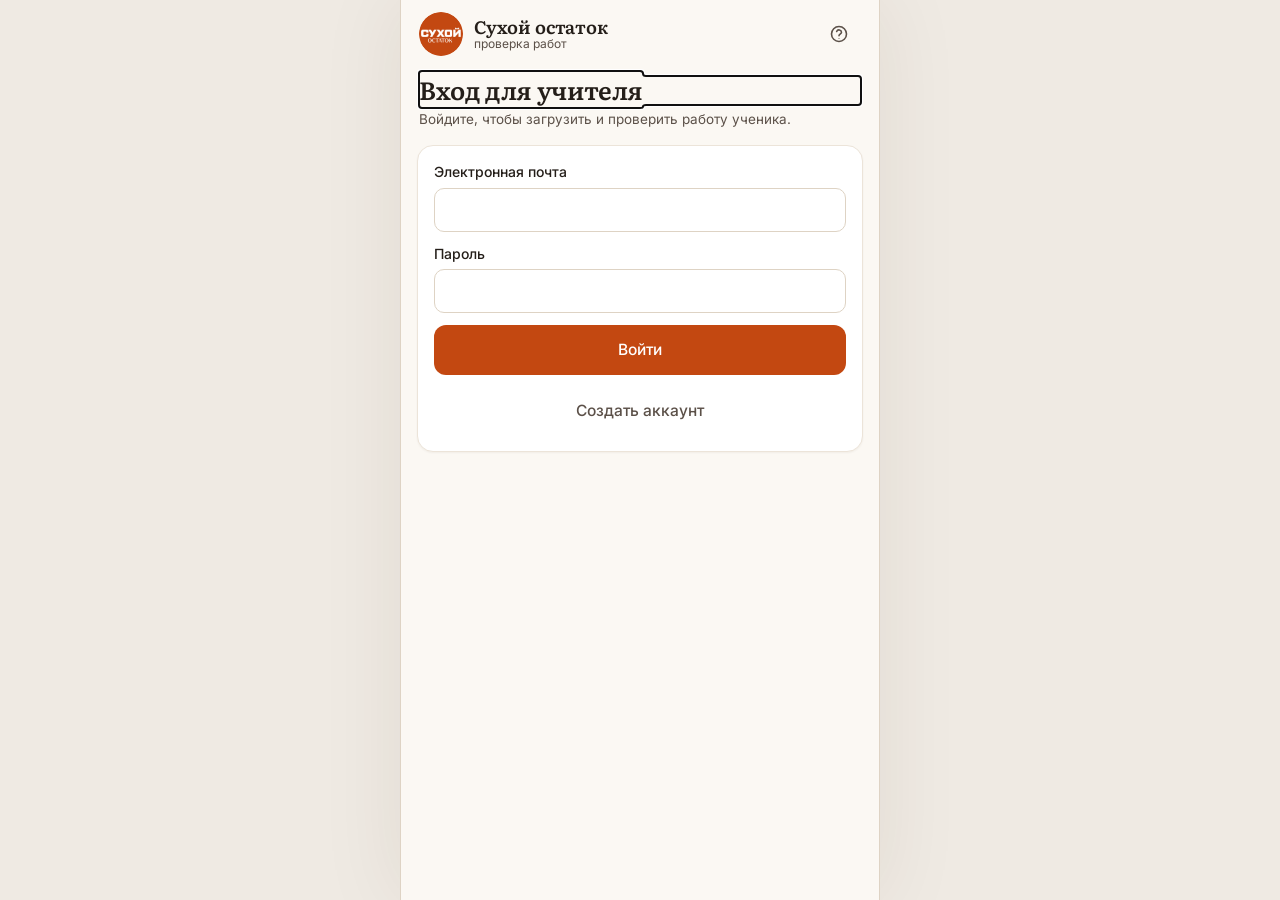
==== site/index.html @ 1e43323b "Add initial Sukhoy Ostatok project" ====
<!DOCTYPE html>
<html lang="ru">
<head>
  <meta charset="UTF-8" />
  <meta name="viewport" content="width=device-width, initial-scale=1, viewport-fit=cover, interactive-widget=resizes-content" />
  <meta name="theme-color" media="(prefers-color-scheme: light)" content="#FBF8F3" />
  <meta name="theme-color" media="(prefers-color-scheme: dark)" content="#FBF8F3" />
  <meta name="color-scheme" content="light" />
  <meta name="apple-mobile-web-app-capable" content="yes" />
  <meta name="apple-mobile-web-app-status-bar-style" content="default" />
  <meta name="apple-mobile-web-app-title" content="Сухой остаток" />
  <meta name="description" content="Сухой остаток — сканирование и проверка рукописных работ" />
  <link rel="manifest" href="manifest.webmanifest" />
  <link rel="apple-touch-icon" href="assets/dry-logo.png" />
  <link rel="icon" type="image/png" href="assets/dry-logo.png" />
  <title>Сухой остаток — проверка работ</title>
  <link rel="stylesheet" href="assets/fonts/fonts.css" />
  <link rel="stylesheet" href="assets/katex/katex.min.css" />
  <link rel="stylesheet" href="styles.css" />
</head>
<body>
  <div class="app">
    <header class="appbar">
      <img class="mark" src="assets/dry-logo.png" alt="" width="44" height="44" />
      <span class="brand"><b>Сухой остаток</b><span id="brandSub">проверка работ</span></span>
      <span class="grow"></span>
      <button class="iconbtn" type="button" data-act="billing" aria-label="Подписка" title="Подписка" hidden>
        <svg viewBox="0 0 24 24" fill="none" stroke="currentColor" stroke-width="1.7" stroke-linecap="round" stroke-linejoin="round" aria-hidden="true"><rect x="3" y="5" width="18" height="14" rx="3"/><path d="M3 10h18M7 15h4"/></svg>
      </button>
      <button class="iconbtn" type="button" data-act="logout" aria-label="Выйти" title="Выйти" hidden>
        <svg viewBox="0 0 24 24" fill="none" stroke="currentColor" stroke-width="1.7" stroke-linecap="round" stroke-linejoin="round" aria-hidden="true"><path d="M10 4H5v16h5m4-12 4 4-4 4m-5-4h9"/></svg>
      </button>
      <button class="iconbtn" data-act="help" aria-label="Справка" id="helpBtn"></button>
    </header>

    <main class="main" id="main">
      <div class="view" id="view"></div>
    </main>

    <div class="actionbar" id="actionbar" hidden></div>
  </div>

  <div class="scrim" id="scrim" data-act="close-modal"></div>
  <div class="modal" id="modal" role="dialog" aria-modal="true" aria-labelledby="modalTitle" aria-hidden="true" inert>
    <div class="modal-grip"></div>
    <div class="modal-head">
      <span class="t" id="modalTitle">Работа ученика</span>
      <button class="iconbtn" data-act="close-modal" aria-label="Закрыть" id="modalClose"></button>
    </div>
    <div class="modal-body" id="modalBody"></div>
    <div class="modal-foot" id="modalFoot"></div>
  </div>

  <div class="toast-wrap" id="toasts" aria-live="polite" aria-atomic="false"></div>

  <script src="assets/katex/katex.min.js"></script>
  <script src="icons.js"></script>
  <script src="api.js"></script>
  <script src="billing.js"></script>
  <script src="app.js"></script>
</body>
</html>
---- site/assets/fonts/fonts.css ----
/* cyrillic-ext */
@font-face {
  font-family: 'Literata';
  font-style: normal;
  font-weight: 400;
  font-display: swap;
  src: url(font-00.woff2) format('woff2');
  unicode-range: U+0460-052F, U+1C80-1C8A, U+20B4, U+2DE0-2DFF, U+A640-A69F, U+FE2E-FE2F;
}
/* cyrillic */
@font-face {
  font-family: 'Literata';
  font-style: normal;
  font-weight: 400;
  font-display: swap;
  src: url(font-01.woff2) format('woff2');
  unicode-range: U+0301, U+0400-045F, U+0490-0491, U+04B0-04B1, U+2116;
}
/* greek-ext */
@font-face {
  font-family: 'Literata';
  font-style: normal;
  font-weight: 400;
  font-display: swap;
  src: url(font-02.woff2) format('woff2');
  unicode-range: U+1F00-1FFF;
}
/* greek */
@font-face {
  font-family: 'Literata';
  font-style: normal;
  font-weight: 400;
  font-display: swap;
  src: url(font-03.woff2) format('woff2');
  unicode-range: U+0370-0377, U+037A-037F, U+0384-038A, U+038C, U+038E-03A1, U+03A3-03FF;
}
/* vietnamese */
@font-face {
  font-family: 'Literata';
  font-style: normal;
  font-weight: 400;
  font-display: swap;
  src: url(font-04.woff2) format('woff2');
  unicode-range: U+0102-0103, U+0110-0111, U+0128-0129, U+0168-0169, U+01A0-01A1, U+01AF-01B0, U+0300-0301, U+0303-0304, U+0308-0309, U+0323, U+0329, U+1EA0-1EF9, U+20AB;
}
/* latin-ext */
@font-face {
  font-family: 'Literata';
  font-style: normal;
  font-weight: 400;
  font-display: swap;
  src: url(font-05.woff2) format('woff2');
  unicode-range: U+0100-02BA, U+02BD-02C5, U+02C7-02CC, U+02CE-02D7, U+02DD-02FF, U+0304, U+0308, U+0329, U+1D00-1DBF, U+1E00-1E9F, U+1EF2-1EFF, U+2020, U+20A0-20AB, U+20AD-20C4, U+2113, U+2C60-2C7F, U+A720-A7FF;
}
/* latin */
@font-face {
  font-family: 'Literata';
  font-style: normal;
  font-weight: 400;
  font-display: swap;
  src: url(font-06.woff2) format('woff2');
  unicode-range: U+0000-00FF, U+0131, U+0152-0153, U+02BB-02BC, U+02C6, U+02DA, U+02DC, U+0304, U+0308, U+0329, U+2000-206F, U+20AC, U+2122, U+2191, U+2193, U+2212, U+2215, U+FEFF, U+FFFD;
}
/* cyrillic-ext */
@font-face {
  font-family: 'Literata';
  font-style: normal;
  font-weight: 500;
  font-display: swap;
  src: url(font-00.woff2) format('woff2');
  unicode-range: U+0460-052F, U+1C80-1C8A, U+20B4, U+2DE0-2DFF, U+A640-A69F, U+FE2E-FE2F;
}
/* cyrillic */
@font-face {
  font-family: 'Literata';
  font-style: normal;
  font-weight: 500;
  font-display: swap;
  src: url(font-01.woff2) format('woff2');
  unicode-range: U+0301, U+0400-045F, U+0490-0491, U+04B0-04B1, U+2116;
}
/* greek-ext */
@font-face {
  font-family: 'Literata';
  font-style: normal;
  font-weight: 500;
  font-display: swap;
  src: url(font-02.woff2) format('woff2');
  unicode-range: U+1F00-1FFF;
}
/* greek */
@font-face {
  font-family: 'Literata';
  font-style: normal;
  font-weight: 500;
  font-display: swap;
  src: url(font-03.woff2) format('woff2');
  unicode-range: U+0370-0377, U+037A-037F, U+0384-038A, U+038C, U+038E-03A1, U+03A3-03FF;
}
/* vietnamese */
@font-face {
  font-family: 'Literata';
  font-style: normal;
  font-weight: 500;
  font-display: swap;
  src: url(font-04.woff2) format('woff2');
  unicode-range: U+0102-0103, U+0110-0111, U+0128-0129, U+0168-0169, U+01A0-01A1, U+01AF-01B0, U+0300-0301, U+0303-0304, U+0308-0309, U+0323, U+0329, U+1EA0-1EF9, U+20AB;
}
/* latin-ext */
@font-face {
  font-family: 'Literata';
  font-style: normal;
  font-weight: 500;
  font-display: swap;
  src: url(font-05.woff2) format('woff2');
  unicode-range: U+0100-02BA, U+02BD-02C5, U+02C7-02CC, U+02CE-02D7, U+02DD-02FF, U+0304, U+0308, U+0329, U+1D00-1DBF, U+1E00-1E9F, U+1EF2-1EFF, U+2020, U+20A0-20AB, U+20AD-20C4, U+2113, U+2C60-2C7F, U+A720-A7FF;
}
/* latin */
@font-face {
  font-family: 'Literata';
  font-style: normal;
  font-weight: 500;
  font-display: swap;
  src: url(font-06.woff2) format('woff2');
  unicode-range: U+0000-00FF, U+0131, U+0152-0153, U+02BB-02BC, U+02C6, U+02DA, U+02DC, U+0304, U+0308, U+0329, U+2000-206F, U+20AC, U+2122, U+2191, U+2193, U+2212, U+2215, U+FEFF, U+FFFD;
}
/* cyrillic-ext */
@font-face {
  font-family: 'Literata';
  font-style: normal;
  font-weight: 600;
  font-display: swap;
  src: url(font-00.woff2) format('woff2');
  unicode-range: U+0460-052F, U+1C80-1C8A, U+20B4, U+2DE0-2DFF, U+A640-A69F, U+FE2E-FE2F;
}
/* cyrillic */
@font-face {
  font-family: 'Literata';
  font-style: normal;
  font-weight: 600;
  font-display: swap;
  src: url(font-01.woff2) format('woff2');
  unicode-range: U+0301, U+0400-045F, U+0490-0491, U+04B0-04B1, U+2116;
}
/* greek-ext */
@font-face {
  font-family: 'Literata';
  font-style: normal;
  font-weight: 600;
  font-display: swap;
  src: url(font-02.woff2) format('woff2');
  unicode-range: U+1F00-1FFF;
}
/* greek */
@font-face {
  font-family: 'Literata';
  font-style: normal;
  font-weight: 600;
  font-display: swap;
  src: url(font-03.woff2) format('woff2');
  unicode-range: U+0370-0377, U+037A-037F, U+0384-038A, U+038C, U+038E-03A1, U+03A3-03FF;
}
/* vietnamese */
@font-face {
  font-family: 'Literata';
  font-style: normal;
  font-weight: 600;
  font-display: swap;
  src: url(font-04.woff2) format('woff2');
  unicode-range: U+0102-0103, U+0110-0111, U+0128-0129, U+0168-0169, U+01A0-01A1, U+01AF-01B0, U+0300-0301, U+0303-0304, U+0308-0309, U+0323, U+0329, U+1EA0-1EF9, U+20AB;
}
/* latin-ext */
@font-face {
  font-family: 'Literata';
  font-style: normal;
  font-weight: 600;
  font-display: swap;
  src: url(font-05.woff2) format('woff2');
  unicode-range: U+0100-02BA, U+02BD-02C5, U+02C7-02CC, U+02CE-02D7, U+02DD-02FF, U+0304, U+0308, U+0329, U+1D00-1DBF, U+1E00-1E9F, U+1EF2-1EFF, U+2020, U+20A0-20AB, U+20AD-20C4, U+2113, U+2C60-2C7F, U+A720-A7FF;
}
/* latin */
@font-face {
  font-family: 'Literata';
  font-style: normal;
  font-weight: 600;
  font-display: swap;
  src: url(font-06.woff2) format('woff2');
  unicode-range: U+0000-00FF, U+0131, U+0152-0153, U+02BB-02BC, U+02C6, U+02DA, U+02DC, U+0304, U+0308, U+0329, U+2000-206F, U+20AC, U+2122, U+2191, U+2193, U+2212, U+2215, U+FEFF, U+FFFD;
}
/* cyrillic-ext */
@font-face {
  font-family: 'Literata';
  font-style: normal;
  font-weight: 700;
  font-display: swap;
  src: url(font-00.woff2) format('woff2');
  unicode-range: U+0460-052F, U+1C80-1C8A, U+20B4, U+2DE0-2DFF, U+A640-A69F, U+FE2E-FE2F;
}
/* cyrillic */
@font-face {
  font-family: 'Literata';
  font-style: normal;
  font-weight: 700;
  font-display: swap;
  src: url(font-01.woff2) format('woff2');
  unicode-range: U+0301, U+0400-045F, U+0490-0491, U+04B0-04B1, U+2116;
}
/* greek-ext */
@font-face {
  font-family: 'Literata';
  font-style: normal;
  font-weight: 700;
  font-display: swap;
  src: url(font-02.woff2) format('woff2');
  unicode-range: U+1F00-1FFF;
}
/* greek */
@font-face {
  font-family: 'Literata';
  font-style: normal;
  font-weight: 700;
  font-display: swap;
  src: url(font-03.woff2) format('woff2');
  unicode-range: U+0370-0377, U+037A-037F, U+0384-038A, U+038C, U+038E-03A1, U+03A3-03FF;
}
/* vietnamese */
@font-face {
  font-family: 'Literata';
  font-style: normal;
  font-weight: 700;
  font-display: swap;
  src: url(font-04.woff2) format('woff2');
  unicode-range: U+0102-0103, U+0110-0111, U+0128-0129, U+0168-0169, U+01A0-01A1, U+01AF-01B0, U+0300-0301, U+0303-0304, U+0308-0309, U+0323, U+0329, U+1EA0-1EF9, U+20AB;
}
/* latin-ext */
@font-face {
  font-family: 'Literata';
  font-style: normal;
  font-weight: 700;
  font-display: swap;
  src: url(font-05.woff2) format('woff2');
  unicode-range: U+0100-02BA, U+02BD-02C5, U+02C7-02CC, U+02CE-02D7, U+02DD-02FF, U+0304, U+0308, U+0329, U+1D00-1DBF, U+1E00-1E9F, U+1EF2-1EFF, U+2020, U+20A0-20AB, U+20AD-20C4, U+2113, U+2C60-2C7F, U+A720-A7FF;
}
/* latin */
@font-face {
  font-family: 'Literata';
  font-style: normal;
  font-weight: 700;
  font-display: swap;
  src: url(font-06.woff2) format('woff2');
  unicode-range: U+0000-00FF, U+0131, U+0152-0153, U+02BB-02BC, U+02C6, U+02DA, U+02DC, U+0304, U+0308, U+0329, U+2000-206F, U+20AC, U+2122, U+2191, U+2193, U+2212, U+2215, U+FEFF, U+FFFD;
}

/* cyrillic-ext */
@font-face {
  font-family: 'Inter';
  font-style: normal;
  font-weight: 400;
  font-display: swap;
  src: url(font-07.woff2) format('woff2');
  unicode-range: U+0460-052F, U+1C80-1C8A, U+20B4, U+2DE0-2DFF, U+A640-A69F, U+FE2E-FE2F;
}
/* cyrillic */
@font-face {
  font-family: 'Inter';
  font-style: normal;
  font-weight: 400;
  font-display: swap;
  src: url(font-08.woff2) format('woff2');
  unicode-range: U+0301, U+0400-045F, U+0490-0491, U+04B0-04B1, U+2116;
}
/* greek-ext */
@font-face {
  font-family: 'Inter';
  font-style: normal;
  font-weight: 400;
  font-display: swap;
  src: url(font-09.woff2) format('woff2');
  unicode-range: U+1F00-1FFF;
}
/* greek */
@font-face {
  font-family: 'Inter';
  font-style: normal;
  font-weight: 400;
  font-display: swap;
  src: url(font-10.woff2) format('woff2');
  unicode-range: U+0370-0377, U+037A-037F, U+0384-038A, U+038C, U+038E-03A1, U+03A3-03FF;
}
/* vietnamese */
@font-face {
  font-family: 'Inter';
  font-style: normal;
  font-weight: 400;
  font-display: swap;
  src: url(font-11.woff2) format('woff2');
  unicode-range: U+0102-0103, U+0110-0111, U+0128-0129, U+0168-0169, U+01A0-01A1, U+01AF-01B0, U+0300-0301, U+0303-0304, U+0308-0309, U+0323, U+0329, U+1EA0-1EF9, U+20AB;
}
/* latin-ext */
@font-face {
  font-family: 'Inter';
  font-style: normal;
  font-weight: 400;
  font-display: swap;
  src: url(font-12.woff2) format('woff2');
  unicode-range: U+0100-02BA, U+02BD-02C5, U+02C7-02CC, U+02CE-02D7, U+02DD-02FF, U+0304, U+0308, U+0329, U+1D00-1DBF, U+1E00-1E9F, U+1EF2-1EFF, U+2020, U+20A0-20AB, U+20AD-20C4, U+2113, U+2C60-2C7F, U+A720-A7FF;
}
/* latin */
@font-face {
  font-family: 'Inter';
  font-style: normal;
  font-weight: 400;
  font-display: swap;
  src: url(font-13.woff2) format('woff2');
  unicode-range: U+0000-00FF, U+0131, U+0152-0153, U+02BB-02BC, U+02C6, U+02DA, U+02DC, U+0304, U+0308, U+0329, U+2000-206F, U+20AC, U+2122, U+2191, U+2193, U+2212, U+2215, U+FEFF, U+FFFD;
}
/* cyrillic-ext */
@font-face {
  font-family: 'Inter';
  font-style: normal;
  font-weight: 500;
  font-display: swap;
  src: url(font-07.woff2) format('woff2');
  unicode-range: U+0460-052F, U+1C80-1C8A, U+20B4, U+2DE0-2DFF, U+A640-A69F, U+FE2E-FE2F;
}
/* cyrillic */
@font-face {
  font-family: 'Inter';
  font-style: normal;
  font-weight: 500;
  font-display: swap;
  src: url(font-08.woff2) format('woff2');
  unicode-range: U+0301, U+0400-045F, U+0490-0491, U+04B0-04B1, U+2116;
}
/* greek-ext */
@font-face {
  font-family: 'Inter';
  font-style: normal;
  font-weight: 500;
  font-display: swap;
  src: url(font-09.woff2) format('woff2');
  unicode-range: U+1F00-1FFF;
}
/* greek */
@font-face {
  font-family: 'Inter';
  font-style: normal;
  font-weight: 500;
  font-display: swap;
  src: url(font-10.woff2) format('woff2');
  unicode-range: U+0370-0377, U+037A-037F, U+0384-038A, U+038C, U+038E-03A1, U+03A3-03FF;
}
/* vietnamese */
@font-face {
  font-family: 'Inter';
  font-style: normal;
  font-weight: 500;
  font-display: swap;
  src: url(font-11.woff2) format('woff2');
  unicode-range: U+0102-0103, U+0110-0111, U+0128-0129, U+0168-0169, U+01A0-01A1, U+01AF-01B0, U+0300-0301, U+0303-0304, U+0308-0309, U+0323, U+0329, U+1EA0-1EF9, U+20AB;
}
/* latin-ext */
@font-face {
  font-family: 'Inter';
  font-style: normal;
  font-weight: 500;
  font-display: swap;
  src: url(font-12.woff2) format('woff2');
  unicode-range: U+0100-02BA, U+02BD-02C5, U+02C7-02CC, U+02CE-02D7, U+02DD-02FF, U+0304, U+0308, U+0329, U+1D00-1DBF, U+1E00-1E9F, U+1EF2-1EFF, U+2020, U+20A0-20AB, U+20AD-20C4, U+2113, U+2C60-2C7F, U+A720-A7FF;
}
/* latin */
@font-face {
  font-family: 'Inter';
  font-style: normal;
  font-weight: 500;
  font-display: swap;
  src: url(font-13.woff2) format('woff2');
  unicode-range: U+0000-00FF, U+0131, U+0152-0153, U+02BB-02BC, U+02C6, U+02DA, U+02DC, U+0304, U+0308, U+0329, U+2000-206F, U+20AC, U+2122, U+2191, U+2193, U+2212, U+2215, U+FEFF, U+FFFD;
}
/* cyrillic-ext */
@font-face {
  font-family: 'Inter';
  font-style: normal;
  font-weight: 600;
  font-display: swap;
  src: url(font-07.woff2) format('woff2');
  unicode-range: U+0460-052F, U+1C80-1C8A, U+20B4, U+2DE0-2DFF, U+A640-A69F, U+FE2E-FE2F;
}
/* cyrillic */
@font-face {
  font-family: 'Inter';
  font-style: normal;
  font-weight: 600;
  font-display: swap;
  src: url(font-08.woff2) format('woff2');
  unicode-range: U+0301, U+0400-045F, U+0490-0491, U+04B0-04B1, U+2116;
}
/* greek-ext */
@font-face {
  font-family: 'Inter';
  font-style: normal;
  font-weight: 600;
  font-display: swap;
  src: url(font-09.woff2) format('woff2');
  unicode-range: U+1F00-1FFF;
}
/* greek */
@font-face {
  font-family: 'Inter';
  font-style: normal;
  font-weight: 600;
  font-display: swap;
  src: url(font-10.woff2) format('woff2');
  unicode-range: U+0370-0377, U+037A-037F, U+0384-038A, U+038C, U+038E-03A1, U+03A3-03FF;
}
/* vietnamese */
@font-face {
  font-family: 'Inter';
  font-style: normal;
  font-weight: 600;
  font-display: swap;
  src: url(font-11.woff2) format('woff2');
  unicode-range: U+0102-0103, U+0110-0111, U+0128-0129, U+0168-0169, U+01A0-01A1, U+01AF-01B0, U+0300-0301, U+0303-0304, U+0308-0309, U+0323, U+0329, U+1EA0-1EF9, U+20AB;
}
/* latin-ext */
@font-face {
  font-family: 'Inter';
  font-style: normal;
  font-weight: 600;
  font-display: swap;
  src: url(font-12.woff2) format('woff2');
  unicode-range: U+0100-02BA, U+02BD-02C5, U+02C7-02CC, U+02CE-02D7, U+02DD-02FF, U+0304, U+0308, U+0329, U+1D00-1DBF, U+1E00-1E9F, U+1EF2-1EFF, U+2020, U+20A0-20AB, U+20AD-20C4, U+2113, U+2C60-2C7F, U+A720-A7FF;
}
/* latin */
@font-face {
  font-family: 'Inter';
  font-style: normal;
  font-weight: 600;
  font-display: swap;
  src: url(font-13.woff2) format('woff2');
  unicode-range: U+0000-00FF, U+0131, U+0152-0153, U+02BB-02BC, U+02C6, U+02DA, U+02DC, U+0304, U+0308, U+0329, U+2000-206F, U+20AC, U+2122, U+2191, U+2193, U+2212, U+2215, U+FEFF, U+FFFD;
}
/* cyrillic-ext */
@font-face {
  font-family: 'Inter';
  font-style: normal;
  font-weight: 700;
  font-display: swap;
  src: url(font-07.woff2) format('woff2');
  unicode-range: U+0460-052F, U+1C80-1C8A, U+20B4, U+2DE0-2DFF, U+A640-A69F, U+FE2E-FE2F;
}
/* cyrillic */
@font-face {
  font-family: 'Inter';
  font-style: normal;
  font-weight: 700;
  font-display: swap;
  src: url(font-08.woff2) format('woff2');
  unicode-range: U+0301, U+0400-045F, U+0490-0491, U+04B0-04B1, U+2116;
}
/* greek-ext */
@font-face {
  font-family: 'Inter';
  font-style: normal;
  font-weight: 700;
  font-display: swap;
  src: url(font-09.woff2) format('woff2');
  unicode-range: U+1F00-1FFF;
}
/* greek */
@font-face {
  font-family: 'Inter';
  font-style: normal;
  font-weight: 700;
  font-display: swap;
  src: url(font-10.woff2) format('woff2');
  unicode-range: U+0370-0377, U+037A-037F, U+0384-038A, U+038C, U+038E-03A1, U+03A3-03FF;
}
/* vietnamese */
@font-face {
  font-family: 'Inter';
  font-style: normal;
  font-weight: 700;
  font-display: swap;
  src: url(font-11.woff2) format('woff2');
  unicode-range: U+0102-0103, U+0110-0111, U+0128-0129, U+0168-0169, U+01A0-01A1, U+01AF-01B0, U+0300-0301, U+0303-0304, U+0308-0309, U+0323, U+0329, U+1EA0-1EF9, U+20AB;
}
/* latin-ext */
@font-face {
  font-family: 'Inter';
  font-style: normal;
  font-weight: 700;
  font-display: swap;
  src: url(font-12.woff2) format('woff2');
  unicode-range: U+0100-02BA, U+02BD-02C5, U+02C7-02CC, U+02CE-02D7, U+02DD-02FF, U+0304, U+0308, U+0329, U+1D00-1DBF, U+1E00-1E9F, U+1EF2-1EFF, U+2020, U+20A0-20AB, U+20AD-20C4, U+2113, U+2C60-2C7F, U+A720-A7FF;
}
/* latin */
@font-face {
  font-family: 'Inter';
  font-style: normal;
  font-weight: 700;
  font-display: swap;
  src: url(font-13.woff2) format('woff2');
  unicode-range: U+0000-00FF, U+0131, U+0152-0153, U+02BB-02BC, U+02C6, U+02DA, U+02DC, U+0304, U+0308, U+0329, U+2000-206F, U+20AC, U+2122, U+2191, U+2193, U+2212, U+2215, U+FEFF, U+FFFD;
}

/* cyrillic-ext */
@font-face {
  font-family: 'Caveat';
  font-style: normal;
  font-weight: 500;
  font-display: swap;
  src: url(font-14.woff2) format('woff2');
  unicode-range: U+0460-052F, U+1C80-1C8A, U+20B4, U+2DE0-2DFF, U+A640-A69F, U+FE2E-FE2F;
}
/* cyrillic */
@font-face {
  font-family: 'Caveat';
  font-style: normal;
  font-weight: 500;
  font-display: swap;
  src: url(font-15.woff2) format('woff2');
  unicode-range: U+0301, U+0400-045F, U+0490-0491, U+04B0-04B1, U+2116;
}
/* latin-ext */
@font-face {
  font-family: 'Caveat';
  font-style: normal;
  font-weight: 500;
  font-display: swap;
  src: url(font-16.woff2) format('woff2');
  unicode-range: U+0100-02BA, U+02BD-02C5, U+02C7-02CC, U+02CE-02D7, U+02DD-02FF, U+0304, U+0308, U+0329, U+1D00-1DBF, U+1E00-1E9F, U+1EF2-1EFF, U+2020, U+20A0-20AB, U+20AD-20C4, U+2113, U+2C60-2C7F, U+A720-A7FF;
}
/* latin */
@font-face {
  font-family: 'Caveat';
  font-style: normal;
  font-weight: 500;
  font-display: swap;
  src: url(font-17.woff2) format('woff2');
  unicode-range: U+0000-00FF, U+0131, U+0152-0153, U+02BB-02BC, U+02C6, U+02DA, U+02DC, U+0304, U+0308, U+0329, U+2000-206F, U+20AC, U+2122, U+2191, U+2193, U+2212, U+2215, U+FEFF, U+FFFD;
}
/* cyrillic-ext */
@font-face {
  font-family: 'Caveat';
  font-style: normal;
  font-weight: 600;
  font-display: swap;
  src: url(font-14.woff2) format('woff2');
  unicode-range: U+0460-052F, U+1C80-1C8A, U+20B4, U+2DE0-2DFF, U+A640-A69F, U+FE2E-FE2F;
}
/* cyrillic */
@font-face {
  font-family: 'Caveat';
  font-style: normal;
  font-weight: 600;
  font-display: swap;
  src: url(font-15.woff2) format('woff2');
  unicode-range: U+0301, U+0400-045F, U+0490-0491, U+04B0-04B1, U+2116;
}
/* latin-ext */
@font-face {
  font-family: 'Caveat';
  font-style: normal;
  font-weight: 600;
  font-display: swap;
  src: url(font-16.woff2) format('woff2');
  unicode-range: U+0100-02BA, U+02BD-02C5, U+02C7-02CC, U+02CE-02D7, U+02DD-02FF, U+0304, U+0308, U+0329, U+1D00-1DBF, U+1E00-1E9F, U+1EF2-1EFF, U+2020, U+20A0-20AB, U+20AD-20C4, U+2113, U+2C60-2C7F, U+A720-A7FF;
}
/* latin */
@font-face {
  font-family: 'Caveat';
  font-style: normal;
  font-weight: 600;
  font-display: swap;
  src: url(font-17.woff2) format('woff2');
  unicode-range: U+0000-00FF, U+0131, U+0152-0153, U+02BB-02BC, U+02C6, U+02DA, U+02DC, U+0304, U+0308, U+0329, U+2000-206F, U+20AC, U+2122, U+2191, U+2193, U+2212, U+2215, U+FEFF, U+FFFD;
}
/* cyrillic-ext */
@font-face {
  font-family: 'Caveat';
  font-style: normal;
  font-weight: 700;
  font-display: swap;
  src: url(font-14.woff2) format('woff2');
  unicode-range: U+0460-052F, U+1C80-1C8A, U+20B4, U+2DE0-2DFF, U+A640-A69F, U+FE2E-FE2F;
}
/* cyrillic */
@font-face {
  font-family: 'Caveat';
  font-style: normal;
  font-weight: 700;
  font-display: swap;
  src: url(font-15.woff2) format('woff2');
  unicode-range: U+0301, U+0400-045F, U+0490-0491, U+04B0-04B1, U+2116;
}
/* latin-ext */
@font-face {
  font-family: 'Caveat';
  font-style: normal;
  font-weight: 700;
  font-display: swap;
  src: url(font-16.woff2) format('woff2');
  unicode-range: U+0100-02BA, U+02BD-02C5, U+02C7-02CC, U+02CE-02D7, U+02DD-02FF, U+0304, U+0308, U+0329, U+1D00-1DBF, U+1E00-1E9F, U+1EF2-1EFF, U+2020, U+20A0-20AB, U+20AD-20C4, U+2113, U+2C60-2C7F, U+A720-A7FF;
}
/* latin */
@font-face {
  font-family: 'Caveat';
  font-style: normal;
  font-weight: 700;
  font-display: swap;
  src: url(font-17.woff2) format('woff2');
  unicode-range: U+0000-00FF, U+0131, U+0152-0153, U+02BB-02BC, U+02C6, U+02DA, U+02DC, U+0304, U+0308, U+0329, U+2000-206F, U+20AC, U+2122, U+2191, U+2193, U+2212, U+2215, U+FEFF, U+FFFD;
}
---- site/styles.css ----
/* ==========================================================================
   Сухой остаток — мобильный сайт
   Палитра: Burnt Terracotta #C34811 · Gallery Blue #0B369A · Stone Linen #D9D1CA
   Мобильная база: 100dvh, safe-area, tap-highlight, touch-action, 16px inputs.
   ========================================================================== */

/* ---------- Baseline (mobile-native) ---------- */
html {
  -webkit-tap-highlight-color: transparent;
  -webkit-text-size-adjust: 100%;
  overscroll-behavior: none;
}
*, *::before, *::after { box-sizing: border-box; }
html, body { margin: 0; height: 100%; }
body {
  font-family: 'Inter', -apple-system, 'Segoe UI', Roboto, sans-serif;
  font-size: 15.5px;
  line-height: 1.45;
  color: var(--ink);
  background: #EFEAE3;
  -webkit-font-smoothing: antialiased;
  text-rendering: optimizeLegibility;
  font-feature-settings: "kern" 1, "liga" 1;
}
button, input, select, textarea { font: inherit; color: inherit; }
button { cursor: pointer; background: none; border: none; }
a { color: var(--blue); text-decoration: none; }
h1, h2, h3, h4, p { margin: 0; }
ul { margin: 0; padding: 0; list-style: none; }

button, a, [role="button"], .chip, .sheet-item, .stage {
  touch-action: manipulation;
  user-select: none;
  -webkit-user-select: none;
}
input, textarea, select { font-size: 16px; }

/* ---------- Tokens ---------- */
:root {
  --terra: #C34811;
  --terra-2: #A63A0B;
  --terra-deep: #7E2C07;
  --terra-tint: #F9E7DC;
  --terra-line: #EFCBB4;

  --blue: #0B369A;
  --blue-2: #082A78;
  --blue-tint: #E4E9F8;
  --blue-line: #C6D1F0;

  --linen: #D9D1CA;
  --linen-2: #CFC5BB;

  --bg: #FBF8F3;
  --card: #FFFFFF;
  --card-2: #F6F2EB;

  --ink: #241E19;
  --ink-2: #5B5048;
  --ink-3: #8E8276;
  --ink-4: #AEA294;

  --line: #ECE4D9;
  --line-2: #DED3C4;

  --serif: 'Literata', Georgia, serif;
  --hand: 'Caveat', 'Segoe Script', cursive;

  --r: 16px;
  --r-sm: 12px;
  --r-xs: 10px;

  --shadow: 0 1px 2px rgba(60, 42, 26, .05);
  --shadow-2: 0 10px 30px -14px rgba(60, 42, 26, .28);
  --ease: cubic-bezier(.22, .61, .36, 1);
}

/* ---------- Shell ---------- */
.app {
  max-width: 480px;
  margin: 0 auto;
  height: 100dvh;
  display: flex;
  flex-direction: column;
  background: var(--bg);
  position: relative;
  overflow: hidden;
}
@media (min-width: 520px) {
  .app {
    border-left: 1px solid var(--line-2);
    border-right: 1px solid var(--line-2);
    box-shadow: 0 0 80px rgba(60, 42, 26, .08);
  }
}

/* ---------- App bar ---------- */
.appbar {
  flex: 0 0 auto;
  padding: calc(env(safe-area-inset-top, 0px) + 12px) 18px 12px;
  display: flex;
  align-items: center;
  gap: 11px;
  background: var(--bg);
  z-index: 5;
}
.mark {
  display: block; width: 44px; height: 44px; flex: 0 0 44px;
  border-radius: 50%; object-fit: cover;
}
.brand { display: flex; flex-direction: column; line-height: 1.15; }
.brand b { font-family: var(--serif); font-weight: 600; font-size: 18px; letter-spacing: -.01em; }
.brand span { font-size: 12px; color: var(--ink-3); }
.appbar .grow { flex: 1; }
.iconbtn {
  width: 44px; height: 44px;
  display: grid; place-items: center;
  border-radius: 12px;
  color: var(--ink-2);
  transition: background .15s var(--ease);
}
.iconbtn:active { background: var(--card-2); }
.iconbtn svg { width: 20px; height: 20px; }

/* ---------- Main ---------- */
.main {
  flex: 1;
  min-height: 0;
  overflow-y: auto;
  overscroll-behavior: contain;
  -webkit-overflow-scrolling: touch;
  padding: 2px 16px 28px;
}
.view { animation: fade .26s var(--ease); }
@keyframes fade { from { opacity: 0; transform: translateY(6px); } to { opacity: 1; transform: none; } }
.main.no-scroll { overflow: hidden; }

/* ---------- Screen head (back) ---------- */
.screen-head { display: flex; align-items: center; gap: 6px; padding: 2px 0 14px; }
.screen-head > .iconbtn { flex: 0 0 44px; }
.screen-head > div { min-width: 0; overflow-wrap: anywhere; }

/* ---------- Link row ---------- */
.link-row {
  display: flex; align-items: center; gap: 12px;
  width: 100%; text-align: left;
  padding: 13px 14px;
  transition: transform .1s var(--ease), background .15s var(--ease);
}
.link-row:active { transform: scale(.99); background: var(--card-2); }
.link-row .ico {
  width: 40px; height: 40px; flex: 0 0 40px; border-radius: 12px;
  background: var(--terra-tint); color: var(--terra);
  display: grid; place-items: center;
}
.link-row .who { flex: 1; min-width: 0; }
.link-row .who b { display: block; font-weight: 500; font-size: 14.5px; }
.link-row .who span { font-size: 12.5px; color: var(--ink-3); }
.link-row .chev { color: var(--ink-4); }
.link-row .chev svg { width: 18px; height: 18px; }

/* ---------- Action bar (sticky CTA) ---------- */
.actionbar {
  flex: 0 0 auto;
  padding: 10px 16px calc(10px + env(safe-area-inset-bottom, 0px));
  background: var(--bg);
  border-top: 1px solid var(--line);
  z-index: 6;
}
.actionbar .hint { text-align: center; font-size: 12px; color: var(--ink-3); margin-top: 8px; }

/* ---------- Typography ---------- */
.page-title {
  font-family: var(--serif);
  font-size: 25px;
  font-weight: 600;
  letter-spacing: -.015em;
  line-height: 1.15;
}
.page-sub { font-size: 13.5px; color: var(--ink-2); margin-top: 5px; max-width: 60ch; }
.section-title { font-family: var(--serif); font-size: 17px; font-weight: 600; letter-spacing: -.01em; }
.eyebrow {
  font-size: 11px; font-weight: 600; letter-spacing: .08em; text-transform: uppercase;
  color: var(--ink-3);
}
.muted { color: var(--ink-3); }
.small { font-size: 12.5px; }

/* ---------- Cards ---------- */
.card {
  background: var(--card);
  border: 1px solid var(--line);
  border-radius: var(--r);
  box-shadow: var(--shadow);
}
.card + .card { margin-top: 12px; }
.card-pad { padding: 16px; }
.card-head {
  display: flex; align-items: center; justify-content: space-between; gap: 12px;
  margin-bottom: 12px;
}
.stack { display: flex; flex-direction: column; gap: 12px; }
.stack-sm { display: flex; flex-direction: column; gap: 8px; }
.between { display: flex; align-items: center; justify-content: space-between; gap: 12px; }

/* ---------- Buttons ---------- */
.btn {
  display: inline-flex; align-items: center; justify-content: center; gap: 9px;
  min-height: 50px;
  padding: 12px 18px;
  border-radius: var(--r-sm);
  font-size: 15.5px; font-weight: 500;
  border: 1px solid transparent;
  transition: transform .1s var(--ease), background .15s var(--ease), border-color .15s var(--ease);
}
.btn svg { width: 19px; height: 19px; }
.btn-primary { background: var(--terra); color: #fff; }
.btn-primary:active { transform: scale(.985); background: var(--terra-2); }
.btn-blue { background: var(--blue); color: #fff; }
.btn-blue:active { transform: scale(.985); background: var(--blue-2); }
.btn-ghost { background: var(--card); color: var(--ink); border-color: var(--line-2); }
.btn-ghost:active { transform: scale(.985); background: var(--card-2); }
.btn-quiet { background: transparent; color: var(--ink-2); min-height: 44px; }
.btn-quiet:active { background: var(--card-2); }
.btn-block { width: 100%; }
.btn-sm { min-height: 42px; padding: 9px 14px; font-size: 14px; border-radius: var(--r-xs); }
.btn:disabled { opacity: .5; }
.btn:focus-visible, .iconbtn:focus-visible,
.chip:focus-visible, .sheet-item:focus-visible, input:focus-visible, select:focus-visible {
  outline: 2px solid var(--blue); outline-offset: 2px;
}
@media (hover: hover) and (pointer: fine) {
  .btn-primary:hover { background: var(--terra-2); }
  .btn-blue:hover { background: var(--blue-2); }
  .btn-ghost:hover { background: var(--card-2); border-color: var(--ink-4); }
  .iconbtn:hover { background: var(--card-2); }
  .sheet-item:hover { background: var(--card-2); }
}

/* ---------- Chips ---------- */
.chip {
  display: inline-flex; align-items: center; gap: 6px;
  padding: 6px 11px;
  border-radius: 999px;
  font-size: 12.5px; font-weight: 500;
  background: var(--card-2); color: var(--ink-2);
  border: 1px solid transparent;
  white-space: nowrap;
}
.chip svg { width: 14px; height: 14px; }
.chip.terra { background: var(--terra-tint); color: var(--terra-deep); }
.chip.blue { background: var(--blue-tint); color: var(--blue-2); }
.chip.linen { background: var(--linen); color: #4C4136; }
.chip.ok { background: var(--blue-tint); color: var(--blue-2); }
.chip.warn { background: #F8EFD6; color: #7A5A10; }
.chip-line { background: transparent; border-color: var(--line-2); color: var(--ink-2); }
.chiprow { display: flex; gap: 8px; flex-wrap: wrap; }
.chiprow.scroll {
  flex-wrap: nowrap;
  overflow-x: auto;
  scrollbar-width: none;
  touch-action: pan-x;
  padding-bottom: 2px;
  margin-right: -16px;
  padding-right: 16px;
}
.chiprow.scroll::-webkit-scrollbar { display: none; }

/* selectable filter chips */
.fchip {
  padding: 8px 13px; border-radius: 999px;
  border: 1px solid var(--line-2); background: var(--card);
  font-size: 13.5px; color: var(--ink-2);
  min-height: 38px; display: inline-flex; align-items: center; gap: 6px;
}
.fchip.on { background: var(--blue-tint); border-color: var(--blue-line); color: var(--blue-2); font-weight: 500; }
.fchip.on.terra { background: var(--terra-tint); border-color: var(--terra-line); color: var(--terra-deep); }

/* ---------- Scan capture ---------- */
.capture {
  border: 1.5px dashed var(--terra-line);
  border-radius: var(--r);
  background: linear-gradient(180deg, #FFFDFB, #FBF1EA);
  padding: 22px 18px;
  text-align: center;
}
.capture .cam {
  width: 56px; height: 56px; margin: 0 auto 12px;
  border-radius: 16px; background: var(--terra-tint); color: var(--terra);
  display: grid; place-items: center;
}
.capture .cam svg { width: 28px; height: 28px; }
.capture .cap-title { font-family: var(--serif); font-size: 17px; font-weight: 600; }
.capture .cap-hint { font-size: 13px; color: var(--ink-3); margin-top: 5px; }
.capture .cap-actions { margin-top: 16px; display: flex; flex-direction: column; gap: 9px; }

/* ---------- Sheet grid ---------- */
.sheet-grid { display: grid; grid-template-columns: 1fr 1fr; gap: 12px; }
.sheet-card {
  border: 1px solid var(--line); border-radius: var(--r-sm);
  overflow: hidden; background: var(--card);
  transition: transform .1s var(--ease);
  text-align: left;
}
.sheet-card:active { transform: scale(.985); }
.sheet-card .sheet { border-bottom: 1px solid var(--line); }
.sheet-card .meta { padding: 9px 10px; }
.sheet-card .nm { font-family: var(--hand); font-size: 16px; line-height: 1.1; }
.sheet-card .st { display: flex; align-items: center; gap: 5px; margin-top: 4px; font-size: 11.5px; color: var(--ink-3); }
.sheet-card .st svg { width: 13px; height: 13px; }
.sheet-card .st.ok { color: var(--blue); }
.sheet-card .st.err { color: var(--terra); }

/* ---------- Scan viewer ---------- */
.viewer {
  background: var(--card-2);
  border: 1px solid var(--line);
  border-radius: var(--r);
  padding: 14px;
}
.viewer .sheet {
  border: 1px solid var(--line-2); border-radius: 10px; overflow: hidden;
  background: #FDFCF9;
}
.sheet svg { display: block; width: 100%; height: auto; }

/* ---------- Progress ring ---------- */
.ringwrap { display: grid; place-items: center; padding: 6px 0 2px; }
.ring { transform: rotate(-90deg); }
.ring circle { fill: none; stroke-width: 9; }
.ring .track { stroke: var(--line); }
.ring .val { stroke: var(--blue); stroke-linecap: round; transition: stroke-dashoffset .35s var(--ease); }
.ring-num {
  position: absolute;
  font-family: var(--serif); font-size: 34px; font-weight: 600; letter-spacing: -.02em;
  font-variant-numeric: tabular-nums;
}
.ring-holder { position: relative; display: grid; place-items: center; }

/* ---------- Stages ---------- */
.stage { display: flex; gap: 12px; padding: 13px 0; border-bottom: 1px solid var(--line); }
.stage:last-child { border-bottom: none; }
.stage-badge {
  width: 30px; height: 30px; flex: 0 0 30px; border-radius: 9px;
  display: grid; place-items: center; font-size: 13px; font-weight: 600;
  background: var(--card-2); color: var(--ink-3);
}
.stage-badge.done { background: var(--blue-tint); color: var(--blue); }
.stage-badge.active { background: var(--terra); color: #fff; }
.stage-body { flex: 1; min-width: 0; }
.stage-title { font-size: 14.5px; font-weight: 500; }
.stage-desc { font-size: 12.5px; color: var(--ink-3); margin-top: 2px; }
.stage-status { font-size: 12.5px; color: var(--ink-3); flex-shrink: 0; align-self: center; }
.stage-status.active { color: var(--terra); font-weight: 500; }
.stage-status.done { color: var(--blue); }

/* ---------- Stats ---------- */
.stat-grid { display: grid; grid-template-columns: 1fr 1fr; gap: 1px; background: var(--line); border-radius: var(--r); overflow: hidden; border: 1px solid var(--line); }
.stat { background: var(--card); padding: 15px 16px; }
.stat .n { font-family: var(--serif); font-size: 27px; font-weight: 600; letter-spacing: -.02em; line-height: 1; font-variant-numeric: tabular-nums; }
.stat .n.terra { color: var(--terra); }
.stat .n.blue { color: var(--blue); }
.stat .l { font-size: 12.5px; color: var(--ink-3); margin-top: 5px; }

/* ---------- Sheet list ---------- */
.sheet-list { display: flex; flex-direction: column; }
.sheet-item {
  display: flex; align-items: center; gap: 12px;
  padding: 13px 4px;
  border-bottom: 1px solid var(--line);
  width: 100%; text-align: left;
  transition: background .12s var(--ease);
  border-radius: 8px;
}
.sheet-item:last-child { border-bottom: none; }
.sheet-item .ava {
  width: 38px; height: 38px; flex: 0 0 38px; border-radius: 11px;
  background: var(--card-2); display: grid; place-items: center;
  font-family: var(--hand); font-size: 18px; color: var(--ink-2);
}
.sheet-item .who { flex: 1; min-width: 0; }
.sheet-item .who b { font-weight: 500; font-size: 14.5px; display: block; }
.sheet-item .who span { font-size: 12.5px; color: var(--ink-3); }
.sheet-item .chev { color: var(--ink-4); }
.sheet-item .chev svg { width: 18px; height: 18px; }

/* ---------- Compare ---------- */
.compare { display: grid; grid-template-columns: 1fr 1fr; gap: 10px; }
.compare .cell { border-radius: var(--r-xs); padding: 12px 14px; border: 1px solid transparent; }
.compare .cell .l { font-size: 12px; margin-bottom: 5px; }
.compare .cell .v { font-family: var(--serif); font-size: 24px; font-weight: 600; }
.compare .cell.err { background: var(--terra-tint); border-color: var(--terra-line); }
.compare .cell.err .l { color: var(--terra-deep); } .compare .cell.err .v { color: var(--terra); }
.compare .cell.ref { background: var(--blue-tint); border-color: var(--blue-line); }
.compare .cell.ref .l { color: var(--blue-2); } .compare .cell.ref .v { color: var(--blue); }
.compare .cell.original { background: var(--card-2); border-color: var(--line-2); color: var(--ink-2); }

/* ---------- Task chips ---------- */
.task-chips { display: flex; gap: 8px; overflow-x: auto; padding: 2px 0 4px; scrollbar-width: none; touch-action: pan-x; }
.task-chips::-webkit-scrollbar { display: none; }
.task-chip {
  display: inline-flex; align-items: center; gap: 7px; flex: 0 0 auto;
  padding: 9px 13px; border-radius: var(--r-xs);
  border: 1px solid var(--line-2); background: var(--card);
  font-size: 13.5px; font-weight: 500;
}
.task-chip .st { width: 15px; height: 15px; }
.task-chip .st.ok { color: var(--blue); } .task-chip .st.err { color: var(--terra); }
.task-chip.on { border-color: var(--blue); background: var(--blue-tint); color: var(--blue-2); }
.task-chip.on.err-chip { border-color: var(--terra); background: var(--terra-tint); color: var(--terra-deep); }

/* ---------- Bottom sheet ---------- */
.scrim {
  position: fixed; inset: 0; background: rgba(36, 30, 25, .42);
  opacity: 0; pointer-events: none; transition: opacity .25s var(--ease);
  z-index: 40;
}
.scrim.open { opacity: 1; pointer-events: auto; }
.modal {
  position: fixed; left: 50%; bottom: 0; transform: translate(-50%, 100%);
  width: 100%; max-width: 480px;
  background: var(--bg);
  border-radius: 22px 22px 0 0;
  box-shadow: 0 -14px 40px -16px rgba(60, 42, 26, .4);
  z-index: 50;
  transition: transform .3s var(--ease);
  display: flex; flex-direction: column;
  max-height: 92dvh;
}
.modal.open { transform: translate(-50%, 0); }
.modal-grip { width: 40px; height: 4px; border-radius: 2px; background: var(--line-2); margin: 10px auto 2px; flex: 0 0 auto; }
.modal-head {
  display: flex; align-items: center; justify-content: space-between; gap: 12px;
  padding: 8px 18px 12px; flex: 0 0 auto;
}
.modal-head .t { font-family: var(--serif); font-size: 19px; font-weight: 600; letter-spacing: -.01em; }
.modal-body { overflow-y: auto; overscroll-behavior: contain; padding: 0 16px 16px; }
.modal-foot { flex: 0 0 auto; padding: 12px 16px calc(12px + env(safe-area-inset-bottom, 0px)); border-top: 1px solid var(--line); background: var(--bg); }

/* ---------- Callout ---------- */
.callout { border-radius: var(--r); padding: 16px; border: 1px solid var(--line); }
.callout.terra { background: var(--terra-tint); border-color: var(--terra-line); }
.callout.blue { background: var(--blue-tint); border-color: var(--blue-line); }
.callout .big { font-family: var(--serif); font-size: 19px; font-weight: 600; line-height: 1.25; letter-spacing: -.01em; }
.callout p { font-size: 13.5px; color: var(--ink-2); margin-top: 8px; line-height: 1.5; }

/* ---------- Toast ---------- */
.toast-wrap {
  position: fixed; left: 50%; transform: translateX(-50%);
  bottom: calc(env(safe-area-inset-bottom, 0px) + 84px);
  z-index: 60; display: flex; flex-direction: column; gap: 8px;
  width: calc(100% - 32px); max-width: 448px; pointer-events: none;
}
.toast {
  background: var(--ink); color: #F6F1EA;
  padding: 12px 16px; border-radius: 13px; font-size: 14px;
  display: flex; align-items: center; gap: 10px;
  box-shadow: var(--shadow-2);
  animation: toastin .22s var(--ease);
}
.toast svg { width: 18px; height: 18px; color: #86C6A4; flex: 0 0 18px; }
.toast.terra svg { color: #F1A97F; }
@keyframes toastin { from { opacity: 0; transform: translateY(10px); } to { opacity: 1; transform: none; } }

/* ---------- Misc ---------- */
.sr-only {
  position: absolute; width: 1px; height: 1px; padding: 0; margin: -1px;
  overflow: hidden; clip: rect(0 0 0 0); white-space: nowrap; border: 0;
}
.empty { text-align: center; padding: 34px 20px; color: var(--ink-3); }
.hr { height: 1px; background: var(--line); border: none; margin: 14px 0; }
.spin { animation: spin 1s linear infinite; }
@keyframes spin { to { transform: rotate(360deg); } }

@media (prefers-reduced-motion: reduce) {
  *, *::before, *::after { animation-duration: .001ms !important; transition-duration: .001ms !important; }
}

/* ---------- API controls in the existing card layout ---------- */
[hidden] { display: none !important; }
.appbar .iconbtn { flex: 0 0 44px; }
.appbar .brand { min-width: 0; }
.main.no-scroll { overflow-y: auto; }
.modal:not(.open) { visibility: hidden; }
.form-field { display: grid; gap: 5px; min-width: 0; font-size: 14px; font-weight: 500; }
.form-field :is(input, textarea, select):not([type="file"]) {
  width: 100%; min-width: 0; min-height: 44px; padding: 9px 11px;
  border: 1px solid var(--line-2); border-radius: var(--r-xs); background: var(--card);
}
.form-field textarea { resize: vertical; }
.form-field input[type="file"] { width: 100%; min-width: 0; min-height: 32px; }
.form-field select { width: 100%; min-height: 46px; padding: 10px 12px; border: 1px solid var(--line); border-radius: 10px; background: var(--card); color: var(--ink); font: inherit; }
.form-error { color: var(--terra-deep); font-size: 14px; overflow-wrap: anywhere; }
.billing-view { overflow-wrap: anywhere; }
.file-list { display: grid; gap: 6px; }
.file-row { display: flex; align-items: center; justify-content: space-between; gap: 8px; }
.file-row > :first-child { min-width: 0; overflow-wrap: anywhere; }
.file-row .iconbtn { flex: 0 0 44px; }
.selected-file { display: flex; align-items: center; gap: 10px; }
.selected-file img { width: 48px; height: 60px; object-fit: cover; border-radius: 5px; background: var(--card-2); }
.sheet-grid { grid-template-columns: repeat(2, minmax(0, 1fr)); }
.sheet-placeholder {
  display: grid; place-items: center; aspect-ratio: 4 / 3;
  color: var(--ink-2); background: var(--card-2);
}
.sheet-placeholder svg { width: 38px; }
.sheet-placeholder img { width: 100%; height: 100%; max-height: 180px; object-fit: contain; }
.sheet-card .nm, .sheet-item .who, .modal-head .t { overflow-wrap: anywhere; }
.page-image { display: block; max-width: 100%; height: auto; margin: 0 auto; }
.radicand { border-top: 1px solid currentColor; padding: 0 2px; }
.task-detail, .compare .cell { min-width: 0; overflow-wrap: anywhere; }
.task-detail, .compare .v { white-space: pre-wrap; }
.task-status { flex-shrink: 0; }
.stage-spinner {
  display: grid; place-items: center; position: relative;
  width: 110px; height: 110px; color: var(--blue);
}
.stage-spinner::before {
  content: ''; position: absolute; inset: 0;
  border-radius: 50%; border: 7px solid var(--line);
}
.stage-spinner.spin { animation: none; }
.stage-spinner.spin::before { border-top-color: var(--blue); animation: spin 1.2s linear infinite; }
.brand span, .muted, .actionbar .hint, .capture .cap-hint, .link-row .who span,
.stat .l, .sheet-item .who span, .sheet-card .st, .stage-desc, .eyebrow, .empty {
  color: var(--ink-2);
}
:is(.btn-quiet, .task-chip, .fchip, .sheet-card, .link-row, textarea):focus-visible {
  outline: 2px solid var(--blue); outline-offset: 2px;
}
@media (max-width: 360px) {
  .appbar { padding-inline: 10px; gap: 4px; }
  .appbar .iconbtn { width: 40px; flex-basis: 40px; }
  .brand b { font-size: 16px; }
}
@media (prefers-reduced-motion: reduce) {
  .stage-spinner.spin::before { animation: none; }
}
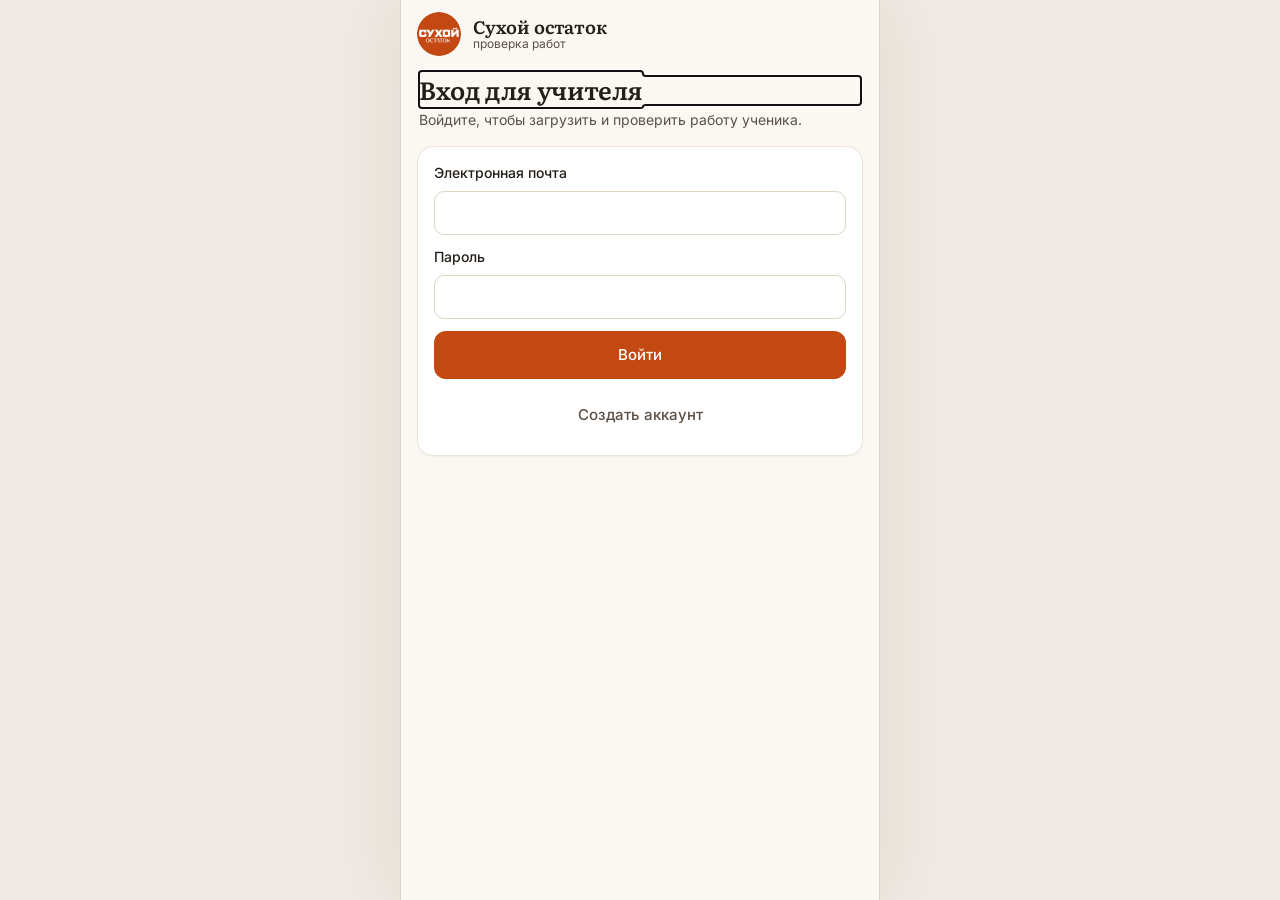
==== commit 6352cdd9: "Improve teacher workspace and HEIC support" ====
--- a/site/index.html
+++ b/site/index.html
@@ -27,10 +27,7 @@
       <button class="iconbtn" type="button" data-act="billing" aria-label="Подписка" title="Подписка" hidden>
         <svg viewBox="0 0 24 24" fill="none" stroke="currentColor" stroke-width="1.7" stroke-linecap="round" stroke-linejoin="round" aria-hidden="true"><rect x="3" y="5" width="18" height="14" rx="3"/><path d="M3 10h18M7 15h4"/></svg>
       </button>
-      <button class="iconbtn" type="button" data-act="logout" aria-label="Выйти" title="Выйти" hidden>
-        <svg viewBox="0 0 24 24" fill="none" stroke="currentColor" stroke-width="1.7" stroke-linecap="round" stroke-linejoin="round" aria-hidden="true"><path d="M10 4H5v16h5m4-12 4 4-4 4m-5-4h9"/></svg>
-      </button>
-      <button class="iconbtn" data-act="help" aria-label="Справка" id="helpBtn"></button>
+      <button class="profile-trigger" type="button" data-act="profile" aria-label="Аккаунт учителя" title="Аккаунт учителя" hidden></button>
     </header>
 
     <main class="main" id="main">
--- a/site/styles.css
+++ b/site/styles.css
@@ -57,7 +57,7 @@
 
   --ink: #241E19;
   --ink-2: #5B5048;
-  --ink-3: #8E8276;
+  --ink-3: #756B61;
   --ink-4: #AEA294;
 
   --line: #ECE4D9;
@@ -70,8 +70,8 @@
   --r-sm: 12px;
   --r-xs: 10px;
 
-  --shadow: 0 1px 2px rgba(60, 42, 26, .05);
-  --shadow-2: 0 10px 30px -14px rgba(60, 42, 26, .28);
+  --shadow: 0 1px 2px rgba(36, 30, 25, .04);
+  --shadow-2: 0 8px 24px -16px rgba(36, 30, 25, .24);
   --ease: cubic-bezier(.22, .61, .36, 1);
 }
 
@@ -97,10 +97,10 @@
 /* ---------- App bar ---------- */
 .appbar {
   flex: 0 0 auto;
-  padding: calc(env(safe-area-inset-top, 0px) + 12px) 18px 12px;
+  padding: calc(env(safe-area-inset-top, 0px) + 12px) 16px 12px;
   display: flex;
   align-items: center;
-  gap: 11px;
+  gap: 12px;
   background: var(--bg);
   z-index: 5;
 }
@@ -112,6 +112,9 @@
 .brand b { font-family: var(--serif); font-weight: 600; font-size: 18px; letter-spacing: -.01em; }
 .brand span { font-size: 12px; color: var(--ink-3); }
 .appbar .grow { flex: 1; }
+.profile-trigger { width: 38px; height: 38px; flex: 0 0 38px; display: grid; place-items: center; border-radius: 50%; background: var(--terra-tint); color: var(--terra-deep); font-size: 12px; font-weight: 600; }
+.profile-trigger[hidden] { display: none; }
+.profile-trigger:focus-visible { outline: 2px solid var(--terra); outline-offset: 2px; }
 .iconbtn {
   width: 44px; height: 44px;
   display: grid; place-items: center;
@@ -135,8 +138,83 @@
 @keyframes fade { from { opacity: 0; transform: translateY(6px); } to { opacity: 1; transform: none; } }
 .main.no-scroll { overflow: hidden; }
 
+/* Teacher dashboard */
+.app[data-screen="home"] .appbar { min-height: 88px; padding: calc(env(safe-area-inset-top, 0px) + 12px) 20px 12px; border-bottom: 1px solid var(--line); }
+.app[data-screen="home"] .main { padding: 24px 20px 36px; }
+.teacher-home { display: grid; gap: 28px; }
+.home-intro { display: grid; gap: 8px; }
+.home-intro p { font-size: 14px; line-height: 1.5; color: var(--ink-2); }
+.home-intro p:first-child { font-size: 13px; }
+.home-intro h1 { font: 500 30px/1.2 var(--serif); letter-spacing: -.015em; }
+.home-intro h1:focus { outline: none; }
+.home-section { display: grid; gap: 12px; min-width: 0; }
+.home-section-head, .home-heading { display: flex; align-items: center; }
+.home-section-head { justify-content: space-between; gap: 10px; }
+.home-heading { gap: 8px; min-width: 0; }
+.home-heading h2 { font: 600 21px/1.25 var(--serif); }
+.home-heading > span { color: var(--ink-3); font-size: 13px; }
+.home-section-head .home-create { display: inline-flex; align-items: center; justify-content: center; gap: 8px; min-height: 44px; padding: 8px 12px; border: 1px solid var(--line-2); border-radius: 10px; background: var(--card); color: var(--terra-deep); font-size: 13px; font-weight: 500; white-space: nowrap; }
+.home-section-head .home-create svg { width: 16px; height: 16px; }
+.home-create:active, .home-work:active { background: var(--card-2); }
+.home-classes { display: grid; grid-template-columns: repeat(3, minmax(0, 1fr)); gap: 12px; }
+.home-class-wrap, .home-work-wrap { position: relative; min-width: 0; }
+.home-class-wrap .home-class { width: 100%; height: 100%; padding-right: 38px; }
+.home-work-wrap .home-work { padding-right: 52px; }
+.home-delete { display: grid; place-items: center; position: absolute; width: 38px; height: 38px; border-radius: 10px; color: var(--ink-3); }
+.home-delete-class { right: 4px; top: 4px; }
+.home-delete-work { right: 8px; top: 50%; transform: translateY(-50%); }
+.home-delete:active { background: var(--terra-tint); color: var(--terra); }
+.home-delete:focus-visible, .home-unassigned:focus-visible { outline: 2px solid var(--terra); outline-offset: 2px; }
+.home-class-confirm { min-width: 0; min-height: 116px; display: flex; flex-direction: column; align-items: stretch; gap: 7px; padding: 12px; border: 1px solid var(--terra-line); border-radius: 16px; background: var(--terra-tint); animation: class-confirm-in .32s var(--ease) both; }
+.home-work-confirm { display: flex; flex-direction: column; align-items: flex-start; gap: 8px; min-width: 0; padding: 14px; border: 1px solid var(--terra-line); border-radius: 12px; background: var(--terra-tint); animation: class-confirm-in .32s var(--ease) both; }
+.home-work-confirm p { color: var(--ink-2); font-size: 12px; line-height: 1.4; }
+.home-work-confirm .home-class-confirm-actions button { min-height: 38px; padding-inline: 12px; font-size: 12px; }
+.home-class-confirm-title { color: var(--terra-deep); font-size: 13px; font-weight: 700; line-height: 1.25; overflow-wrap: anywhere; }
+.home-class-confirm-title:focus { outline: none; }
+.home-class-confirm p { color: var(--ink-2); font-size: 11px; line-height: 1.3; }
+.home-class-confirm-actions { display: flex; flex-wrap: wrap; gap: 5px; margin-top: auto; }
+.home-class-confirm-actions button { min-height: 32px; padding: 5px 7px; border-radius: 8px; font-size: 11px; font-weight: 600; }
+.home-class-confirm-delete { color: white; background: var(--terra); }
+.home-class-confirm-cancel { color: var(--ink-2); background: white; }
+.home-class-confirm-actions button:focus-visible { outline: 2px solid var(--terra-deep); outline-offset: 2px; }
+@keyframes class-confirm-in { from { opacity: .7; transform: scale(.99); } to { opacity: 1; transform: scale(1); } }
+@media (prefers-reduced-motion: reduce) { .home-class-confirm, .home-work-confirm { animation: none; } }
+.home-unassigned { display: flex; align-items: center; justify-content: space-between; width: 100%; padding: 12px 14px; border: 1px solid var(--line); border-radius: 12px; color: var(--ink-2); background: white; font-size: 13px; text-align: left; }
+.home-class { min-width: 0; min-height: 116px; display: flex; flex-direction: column; align-items: flex-start; padding: 12px; text-align: left; border: 1px solid var(--line); border-radius: 16px; background: white; }
+.home-class { transition: background .15s ease, border-color .15s ease, transform .15s ease; }
+.home-class:active { border-color: var(--terra); background: var(--terra-tint); transform: scale(.98); }
+.home-class:focus-visible { outline: 2px solid var(--terra); outline-offset: 2px; }
+@media (hover: hover) and (pointer: fine) {
+  .home-class:hover { border-color: var(--terra-line); background: #fffaf6; }
+}
+.home-class-top { display: flex; justify-content: space-between; width: 100%; color: var(--ink-3); margin-bottom: 10px; }
+.home-class-name { font: 600 20px/1.2 var(--serif); overflow-wrap: anywhere; }
+.home-class-count { margin-top: 4px; font-size: 12px; color: var(--ink-2); }
+.home-works { display: grid; gap: 8px; }
+.home-work { display: flex; align-items: center; gap: 12px; width: 100%; padding: 12px; border: 1px solid var(--line); border-radius: 12px; background: white; text-align: left; color: var(--ink-3); }
+.home-work-icon { display: grid; place-items: center; width: 40px; height: 40px; flex: 0 0 40px; border-radius: 10px; color: var(--terra); background: var(--terra-tint); }
+.home-work-copy { flex: 1; min-width: 0; display: grid; gap: 4px; }
+.home-work-copy b { font-size: 14px; font-weight: 500; color: var(--ink); overflow-wrap: anywhere; }
+.home-work-copy span { font-size: 12px; color: var(--ink-2); }
+.home-empty { padding: 20px; border: 1px dashed var(--line-2); border-radius: 16px; background: white; color: var(--ink-2); font-size: 13px; line-height: 1.5; }
+.home-note { display: flex; gap: 8px; align-items: flex-start; color: var(--ink-2); font-size: 12px; line-height: 1.5; }
+.home-note svg { flex: 0 0 16px; color: var(--terra); margin-top: 1px; }
+.question-order-hint { margin: 0 0 12px; color: var(--ink-2); font-size: 13px; }
+.question-card-head { display: flex; align-items: center; justify-content: space-between; gap: 12px; margin-bottom: 6px; }
+.question-order { display: flex; gap: 6px; }
+.question-move { width: 40px; height: 40px; border: 1px solid var(--line-2); border-radius: 10px; background: var(--card); color: var(--ink-2); font-size: 20px; line-height: 1; }
+.question-move:disabled { opacity: .35; cursor: default; }
+.question-move:not(:disabled):active { background: var(--card-2); }
+.question-move:focus-visible { outline: 2px solid var(--terra); outline-offset: 2px; }
+@media (max-width: 360px) {
+  .app[data-screen="home"] .main { padding-inline: 14px; }
+  .home-classes { grid-template-columns: repeat(2, minmax(0, 1fr)); }
+  .home-class-name { font-size: 19px; }
+  .home-create { padding-inline: 9px; font-size: 12px; }
+}
+
 /* ---------- Screen head (back) ---------- */
-.screen-head { display: flex; align-items: center; gap: 6px; padding: 2px 0 14px; }
+.screen-head { display: flex; align-items: center; gap: 8px; padding: 0 0 16px; }
 .screen-head > .iconbtn { flex: 0 0 44px; }
 .screen-head > div { min-width: 0; overflow-wrap: anywhere; }
 
@@ -144,7 +222,7 @@
 .link-row {
   display: flex; align-items: center; gap: 12px;
   width: 100%; text-align: left;
-  padding: 13px 14px;
+  padding: 12px 16px;
   transition: transform .1s var(--ease), background .15s var(--ease);
 }
 .link-row:active { transform: scale(.99); background: var(--card-2); }
@@ -177,10 +255,10 @@
   letter-spacing: -.015em;
   line-height: 1.15;
 }
-.page-sub { font-size: 13.5px; color: var(--ink-2); margin-top: 5px; max-width: 60ch; }
-.section-title { font-family: var(--serif); font-size: 17px; font-weight: 600; letter-spacing: -.01em; }
+.page-sub { font-size: 14px; line-height: 1.5; color: var(--ink-2); margin-top: 4px; max-width: 60ch; }
+.section-title { font-family: var(--serif); font-size: 17px; font-weight: 600; letter-spacing: normal; }
 .eyebrow {
-  font-size: 11px; font-weight: 600; letter-spacing: .08em; text-transform: uppercase;
+  font-size: 12px; font-weight: 500; letter-spacing: normal; text-transform: none;
   color: var(--ink-3);
 }
 .muted { color: var(--ink-3); }
@@ -205,15 +283,15 @@
 
 /* ---------- Buttons ---------- */
 .btn {
-  display: inline-flex; align-items: center; justify-content: center; gap: 9px;
-  min-height: 50px;
-  padding: 12px 18px;
+  display: inline-flex; align-items: center; justify-content: center; gap: 8px;
+  min-height: 48px;
+  padding: 12px 16px;
   border-radius: var(--r-sm);
-  font-size: 15.5px; font-weight: 500;
+  font-size: 15px; font-weight: 500;
   border: 1px solid transparent;
   transition: transform .1s var(--ease), background .15s var(--ease), border-color .15s var(--ease);
 }
-.btn svg { width: 19px; height: 19px; }
+.btn svg { width: 18px; height: 18px; }
 .btn-primary { background: var(--terra); color: #fff; }
 .btn-primary:active { transform: scale(.985); background: var(--terra-2); }
 .btn-blue { background: var(--blue); color: #fff; }
@@ -278,10 +356,10 @@
 
 /* ---------- Scan capture ---------- */
 .capture {
-  border: 1.5px dashed var(--terra-line);
+  border: 1px dashed var(--terra-line);
   border-radius: var(--r);
-  background: linear-gradient(180deg, #FFFDFB, #FBF1EA);
-  padding: 22px 18px;
+  background: var(--card);
+  padding: 24px 20px;
   text-align: center;
 }
 .capture .cam {
@@ -291,8 +369,8 @@
 }
 .capture .cam svg { width: 28px; height: 28px; }
 .capture .cap-title { font-family: var(--serif); font-size: 17px; font-weight: 600; }
-.capture .cap-hint { font-size: 13px; color: var(--ink-3); margin-top: 5px; }
-.capture .cap-actions { margin-top: 16px; display: flex; flex-direction: column; gap: 9px; }
+.capture .cap-hint { font-size: 13px; line-height: 1.5; color: var(--ink-3); margin-top: 4px; }
+.capture .cap-actions { margin-top: 16px; display: flex; flex-direction: column; gap: 8px; }
 
 /* ---------- Sheet grid ---------- */
 .sheet-grid { display: grid; grid-template-columns: 1fr 1fr; gap: 12px; }
@@ -303,8 +381,19 @@
   text-align: left;
 }
 .sheet-card:active { transform: scale(.985); }
+.sheet-group { margin-bottom: 22px; }
+.sheet-group h2 { margin: 0 0 12px; font: 600 19px/1.25 var(--serif); overflow-wrap: anywhere; }
+.sheet-card-wrap { position: relative; min-width: 0; }
+.sheet-card-wrap .sheet-card { width: 100%; height: 100%; }
+.sheet-delete { position: absolute; top: 7px; right: 7px; display: grid; place-items: center; width: 40px; height: 40px; border: 1px solid var(--line); border-radius: 10px; background: var(--card); color: var(--ink-2); }
+.sheet-delete:active { background: var(--terra-tint); color: var(--terra); }
+.sheet-delete:focus-visible { outline: 2px solid var(--terra); outline-offset: 2px; }
+.sheet-delete-confirm { display: flex; flex-direction: column; gap: 9px; min-width: 0; padding: 14px; border: 1px solid var(--terra-line); border-radius: 16px; background: var(--terra-tint); }
+.sheet-delete-confirm b { color: var(--terra-deep); font-size: 14px; overflow-wrap: anywhere; }
+.sheet-delete-confirm b:focus { outline: none; }
+.sheet-delete-confirm p { color: var(--ink-2); font-size: 12px; line-height: 1.4; }
 .sheet-card .sheet { border-bottom: 1px solid var(--line); }
-.sheet-card .meta { padding: 9px 10px; }
+.sheet-card .meta { padding: 12px; }
 .sheet-card .nm { font-family: var(--hand); font-size: 16px; line-height: 1.1; }
 .sheet-card .st { display: flex; align-items: center; gap: 5px; margin-top: 4px; font-size: 11.5px; color: var(--ink-3); }
 .sheet-card .st svg { width: 13px; height: 13px; }
@@ -385,10 +474,10 @@
 .sheet-item .chev svg { width: 18px; height: 18px; }
 
 /* ---------- Compare ---------- */
-.compare { display: grid; grid-template-columns: 1fr 1fr; gap: 10px; }
-.compare .cell { border-radius: var(--r-xs); padding: 12px 14px; border: 1px solid transparent; }
+.compare { display: grid; grid-template-columns: 1fr 1fr; gap: 8px; }
+.compare .cell { border-radius: var(--r-xs); padding: 12px; border: 1px solid transparent; }
 .compare .cell .l { font-size: 12px; margin-bottom: 5px; }
-.compare .cell .v { font-family: var(--serif); font-size: 24px; font-weight: 600; }
+.compare .cell .v { font-family: var(--serif); font-size: 18px; line-height: 1.4; font-weight: 500; }
 .compare .cell.err { background: var(--terra-tint); border-color: var(--terra-line); }
 .compare .cell.err .l { color: var(--terra-deep); } .compare .cell.err .v { color: var(--terra); }
 .compare .cell.ref { background: var(--blue-tint); border-color: var(--blue-line); }
@@ -482,9 +571,9 @@
 .appbar .brand { min-width: 0; }
 .main.no-scroll { overflow-y: auto; }
 .modal:not(.open) { visibility: hidden; }
-.form-field { display: grid; gap: 5px; min-width: 0; font-size: 14px; font-weight: 500; }
+.form-field { display: grid; gap: 8px; min-width: 0; font-size: 14px; font-weight: 500; }
 .form-field :is(input, textarea, select):not([type="file"]) {
-  width: 100%; min-width: 0; min-height: 44px; padding: 9px 11px;
+  width: 100%; min-width: 0; min-height: 44px; padding: 8px 12px;
   border: 1px solid var(--line-2); border-radius: var(--r-xs); background: var(--card);
 }
 .form-field textarea { resize: vertical; }
@@ -497,7 +586,9 @@
 .file-row > :first-child { min-width: 0; overflow-wrap: anywhere; }
 .file-row .iconbtn { flex: 0 0 44px; }
 .selected-file { display: flex; align-items: center; gap: 10px; }
+.selected-thumbnail { width: 48px; height: 60px; flex: 0 0 48px; display: grid; place-items: center; border-radius: 5px; background: var(--card-2); }
 .selected-file img { width: 48px; height: 60px; object-fit: cover; border-radius: 5px; background: var(--card-2); }
+.preview-error { display: block; color: var(--terra-deep); font-size: 12px; line-height: 1.4; }
 .sheet-grid { grid-template-columns: repeat(2, minmax(0, 1fr)); }
 .sheet-placeholder {
   display: grid; place-items: center; aspect-ratio: 4 / 3;
